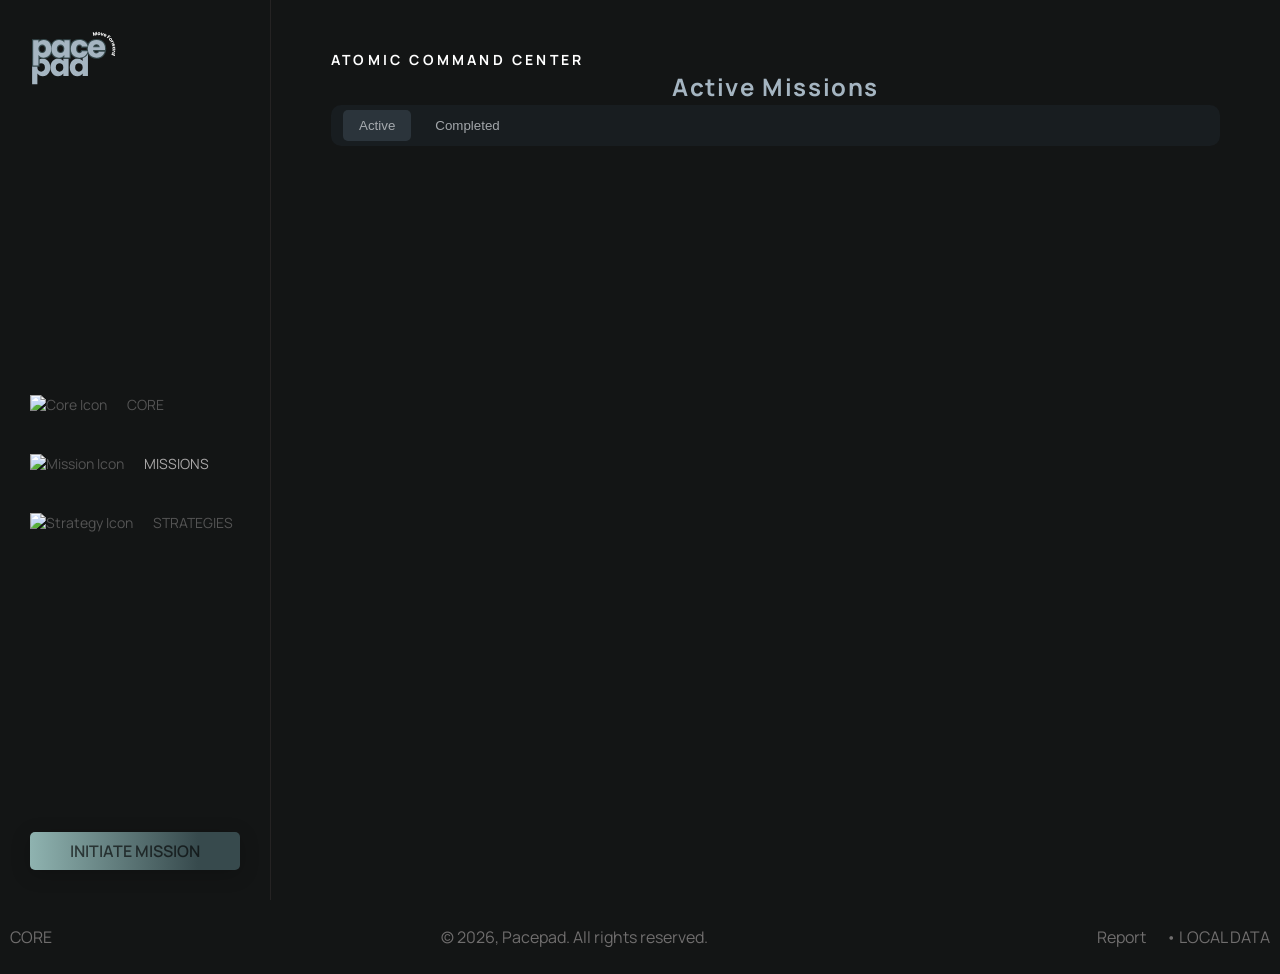
==== missions.html @ 88a301ad "feat: enhance navigation and layout across multiple pages with improved styling and new start missio" ====
<!doctype html>
<html lang="en">
  <head>
    <meta charset="UTF-8" />
    <meta name="viewport" content="width=device-width, initial-scale=1.0" />
    <title>PacePad | Missions</title>
    <link rel="preconnect" href="https://fonts.googleapis.com" />
    <link rel="preconnect" href="https://fonts.gstatic.com" crossorigin />
    <link
      href="https://fonts.googleapis.com/css2?family=Manrope:wght@200..800&display=swap"
      rel="stylesheet"
    />
    <link rel="stylesheet" href="./styles.css" />
  </head>
  <body>
    <div class="body-flex">
      <header>
        <nav class="nav">
          <a href="index.html" class="nav__logo"
            ><img src="./assets/pacepad-logo.svg" alt="Pacepad Logo" />
          </a>
          <ul class="nav__list">
            <li class="nav__list-item">
              <img src="./assets/icons/core-icon.svg" alt="Core Icon" />
              <a href="index.html">CORE</a>
            </li>
            <li class="nav__list-item">
              <img src="./assets/icons/mission-icon.svg" alt="Mission Icon" />
              <a href="missions.html" class="list-item--active">MISSIONS</a>
            </li>
            <li class="nav__list-item">
              <img src="./assets/icons/strategy-icon.svg" alt="Strategy Icon" />
              <a href="./strategies.html">STRATEGIES</a>
            </li>
          </ul>
          <a href="startmission.html" class="btn btn--primary"
            >INITIATE MISSION</a
          >
        </nav>
      </header>
      <main class="main__container">
        <div class="mission__container">
          <h1 class="mission__title">ATOMIC COMMAND CENTER</h1>
          <div id="activeMissions">
            <h2>Active Missions</h2>
          </div>
          <div class="hidden" id="completedMissions">
            <h2>Completed Missions</h2>
          </div>
        </div>
        <div class="flex-row btn__group">
          <button class="btn btn--tertiary btn--active" id="activeButton">
            Active
          </button>
          <button class="btn btn--tertiary" id="completedButton">
            Completed
          </button>
        </div>
      </main>
    </div>
    <footer class="footer">
      <a href="index.html">CORE</a>
      <span>© 2026, Pacepad. All rights reserved.</span>
      <span class="footer-right">
        <a href="mailto:busra.kuscu@code2career.eu">Report</a>
        <p>• LOCAL DATA</p>
      </span>
    </footer>
    <script src="./missions.js"></script>
  </body>
</html>
---- styles.css ----
* {
  box-sizing: border-box;
}

:root {
  --color-primary: #8FB3B0;
  --color-secondary: #374A4D;
  --color-tertiary: #A5B5C1;
  --color-neutral: #131515;
  --color-base: #eadfdf2d;
  --color-bright: #626543;

  --text-xs: 0.75rem;
  --text-sm: 0.875rem;
  --text-md: 1rem;
  --text-lg: 1.125rem;
  --text-xl: 1.25rem;
  --text-2xl: 1.5rem;
  --text-3xl: 2rem;

  --max-content: 780px;
}

body {
  font-family: "Manrope", sans-serif;
  margin: 0;
  padding: 0;
  background-color: var(--color-neutral);
}

a {
  color: inherit;
  text-decoration: none;
  display: inline-block;
}

a:hover {
  color: inherit;
  text-decoration: none;
}

/*a:visited {
  color: inherit;
}*/

ul {
  list-style: none;
  margin: 0;
  padding: 0;
}

picture,
img {
  max-width: 100%;
  margin: 0;
}

h1 {
  margin: 0;
  color: #ffffff;

}

h2 {
  font-size: 1.5rem;
  letter-spacing: 0.1rem;
  line-height: 150%;
  margin: 0;
  text-align: center;
}

.body-flex {
  display: flex;
  flex-direction: row;
}

.nav {
  display: flex;
  flex-direction: column;
  justify-content: space-between;
  flex-shrink: 0;
  padding: 30px;
  max-width: 280px;
  width: 100%;
  height: 100vh;
  border-right: 1px solid #252323;
}

.nav__logo img {
  width: 100px;
  height: auto;
}

.nav__list {
  display: flex;
  flex-direction: column;
  gap: 40px;
}

.nav__list-item {
  display: flex;
  align-items: center;
  gap: 20px;
  font-size: 14px;
  color: #545454;
}

.nav__list-item a:hover {
  color: #aba9a9a7;
}

.list-item--active {
  color: #aaa8a8;
}

.flex-row {
  display: flex;
  flex-direction: row;
}

.flex-column {
  display: flex;
  flex-direction: column;
}

.main__container {
  justify-content: space-between;
  align-items: center;
  gap: 30px;
  flex: 1;
  width: 100%;
  max-width: 1100px;
  margin: 50px 60px;
  color: #A5B5C1;
}

.workspace {
  align-items: center;
  justify-content: center;
}

.mission-creator {
  display: flex;
  align-items: center;
  justify-content: center;
  padding: 6px 6px 6px 16px;
  width: 100%;
  border: none;
  border-radius: 10px;
  background-color: #0b0b0ba8;
}

.mission-creator:focus-within {
  border-color: #769f9d29;
  box-shadow: 0 0 0 1px #769f9d29;
}

.mission-creator__input {
  flex: 1;
  border: none;
  outline: none;
  font-size: 20px;
  color: #ffffff77;
  background-color: #0b0b0ba8;
}

.mission__container {
  color: #A5B5C1;
  display: flex;
  flex-direction: column;
  justify-content: baseline;
}

.mission__title {
  font-size: 14px;
  letter-spacing: 0.2rem;
}

.form-container {
  width: 100%;
  max-width: 900px;
  display: flex;
  flex-direction: column;
  gap: 40px;
}

fieldset {
  border: none;
  /* Tarayıcının varsayılan çerçevesini kaldırıyoruz */
  padding: 0;
  margin: 0;
  min-width: 0;
  /* Bazı tarayıcılarda taşmayı önler */
}

legend {
  padding: 0;
  display: table;
  /* Genişlik sorunlarını çözer */
}





.main__title {
  font-size: 32px;
}

.strategy__container {
  margin: 40px;
  gap: 30px;
}

.strategy-card {
  align-items: center;
  justify-content: space-between;
  gap: 24px;
  flex: 1;
  padding: 30px;
  cursor: pointer;
  position: relative;
  transform: scale(0.9);
  opacity: 0.7;
  border: 1px solid #4857631d;
  border-radius: 10px;
  color: #798690;
}

.card--active {
  font-weight: 600;
  transform: scale(1.05);
  opacity: 1;
  z-index: 10;
  box-shadow: 0 0 30px rgba(130, 127, 127, 0.308);
  border-color: var(--color-tertiary);
  color: #e4e9ed;
}

.card-icon {
  padding: 10px;
  border: 1px solid #717c8457;
  border-radius: 50px;
}

.card-icon--active {
  background: radial-gradient(circle, rgba(118, 159, 157, 0.352) 0%, rgba(5, 5, 5, 0) 70%);
  box-shadow:
    0 0 20px 0 rgba(118, 159, 157, 0.5),
    inset 0 0 10px 0 rgba(118, 159, 157, 0.3);
  border-color: #A5B5C1;
}

.card__text {
  text-align: center;
  font-size: 16px;
  line-height: 150%;
}

.card-badge {
  position: absolute;
  top: 0;
  left: 50%;
  transform: translate(-50%, -100%);
  transition: opacity 0.3s ease;
  z-index: 10;
  padding: 4px 16px;
  font-size: 12px;
  font-weight: 700;
  text-align: center;
  width: max-content;
  border-radius: 20px;
  background-color: #98ccc9;
  color: #050505a4;
}

.card-status {
  align-items: center;
  gap: 8px;
  transition: color 0.3s ease;
}

.status-dot {
  width: 12px;
  height: 12px;
  background-color: transparent;
  transition: all 0.3s ease;
  border: 2px solid #4a555e;
  border-radius: 50%;
}

.status-dot--active {
  box-shadow: 0 0 10px 2px rgba(118, 159, 157, 0.6);
  border-color: #769f9d;
  background-color: #bed0cf;
}

.status-text {
  font-size: 12px;
  font-weight: 700;
}





.btn {
  cursor: pointer;
  border: none;
  border-radius: 5px;
  text-align: center;
}

.btn--primary {
  padding: 8px 40px;
  font-weight: 600;
  background: linear-gradient(90deg, var(--color-primary) 0%, var(--color-secondary)80%);
  transition: all 0.4s cubic-bezier(0.4, 0, 0.2, 1);
  box-shadow: 0 4px 20px rgba(0, 0, 0, 0.2);
  color: #000000a0;
}

.btn--primary:hover {
  box-shadow: 0 6px 20px rgba(224, 236, 232, 0.264);
  color: #000000a0;
}

.btn--secondary {
  padding: 12px 24px;
  background: linear-gradient(90deg, var(--color-primary) 0%, var(--color-secondary)80%);
  transition: all 0.4s cubic-bezier(0.4, 0, 0.2, 1);
  box-shadow: 0 4px 20px rgba(0, 0, 0, 0.2);
  color: #000000a0;
}

.btn--secondary:hover {
  box-shadow: 0 6px 20px rgba(224, 236, 232, 0.264);
  color: #000000a0;
}

.btn--tertiary {
  background: transparent;
  padding: 8px 16px;
  transition: all 0.3s ease;
  color: #c3c6cacf;
}

.btn--tertiary:hover {
  color: #ffffff;
}

.btn--active {
  background-color: #48576367;
}

.btn__group {

  gap: 8px;
  padding: 5px 12px;
  border-radius: 10px;
  background-color: #252f374f;
}

.btn__content {
  align-items: center;
  gap: 10px;
  padding-left: 20px;
  padding-right: 20px;
  width: min-content;
  font-weight: 600;
  font-size: 14px;
  color: #000000a0;
}





















.footer {
  display: flex;
  align-items: baseline;
  justify-content: space-between;
  gap: 20px;
  margin: 10px;
  color: #706e6e;
}

.footer-right {
  display: flex;
  align-items: baseline;
  gap: 20px;
}




























.hidden {
  display: none;
}



@media all and (min-width: 640px) and (max-width: 1023.98px) {}

@media all and (min-width: 1024px) {}
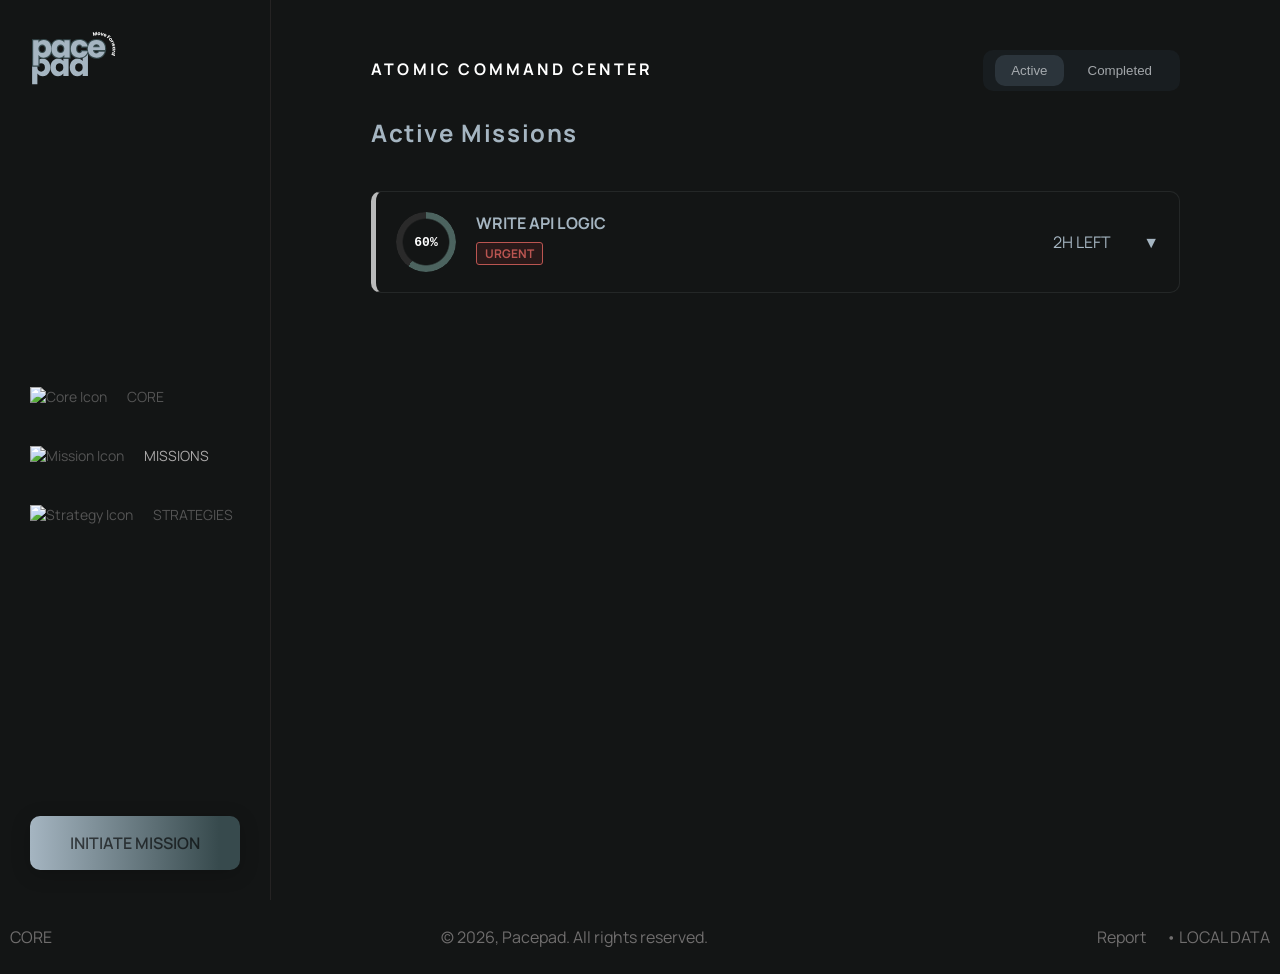
==== commit ea7b0973: "Refactor startmission.html and strategies.html for improved accessibility and styling - Updated form" ====
--- a/missions.html
+++ b/missions.html
@@ -38,23 +38,61 @@
           >
         </nav>
       </header>
-      <main class="main__container">
-        <div class="mission__container">
-          <h1 class="mission__title">ATOMIC COMMAND CENTER</h1>
-          <div id="activeMissions">
+      <main class="flex-row main__container align-baseline">
+        <div class="flex-column mission__container">
+          <div class="flex-row justify-space-between align-baseline">
+            <h1 class="mission__title">ATOMIC COMMAND CENTER</h1>
+
+            <div class="flex-row btn__group">
+              <button class="btn btn--tertiary btn--active" id="activeButton">
+                Active
+              </button>
+              <button class="btn btn--tertiary" id="completedButton">
+                Completed
+              </button>
+            </div>
+          </div>
+
+          <div class="flex-column" id="activeMissions">
             <h2>Active Missions</h2>
+            <div class="flex-column mission-card">
+              <div class="flex-row mission-card__header">
+                <div class="flex-row">
+                  <div class="atomic-ring" style="--val: 60">60%</div>
+
+                  <div class="flex-column title-wrapper">
+                    <h3 class="mission-card__title">WRITE API LOGIC</h3>
+                    <span class="mission-card__type">URGENT</span>
+                  </div>
+                </div>
+
+                <div class="flex-row mission-card__status">
+                  <span class="time-label">2H LEFT</span>
+                  <span class="chevron-icon">▼</span>
+                </div>
+              </div>
+              <div class="mission-body-wrapper">
+                <div class="mission-body">
+                  <ul class="atomic-list">
+                    <li class="step completed">
+                      <span class="check-box">✔</span> Setup React Boilerplate
+                    </li>
+                    <li class="step pending">
+                      <span class="check-box">○</span> Fetch API Data
+                    </li>
+                  </ul>
+
+                  <div class="mission-footer">
+                    <button class="btn-remove">X REMOVE MISSION</button>
+                  </div>
+                </div>
+              </div>
+            </div>
           </div>
+
           <div class="hidden" id="completedMissions">
             <h2>Completed Missions</h2>
           </div>
-        </div>
-        <div class="flex-row btn__group">
-          <button class="btn btn--tertiary btn--active" id="activeButton">
-            Active
-          </button>
-          <button class="btn btn--tertiary" id="completedButton">
-            Completed
-          </button>
         </div>
       </main>
     </div>
--- a/styles.css
+++ b/styles.css
@@ -19,6 +19,11 @@
   --text-3xl: 2rem;
 
   --max-content: 780px;
+
+
+
+
+
 }
 
 body {
@@ -58,7 +63,6 @@
 h1 {
   margin: 0;
   color: #ffffff;
-
 }
 
 h2 {
@@ -66,7 +70,18 @@
   letter-spacing: 0.1rem;
   line-height: 150%;
   margin: 0;
-  text-align: center;
+}
+
+h3 {
+  margin: 0;
+  font-size: 1rem;
+}
+
+fieldset {
+  flex: 1;
+  border: none;
+  padding: 0;
+  margin: 0;
 }
 
 .body-flex {
@@ -124,15 +139,17 @@
 }
 
 .main__container {
-  justify-content: space-between;
-  align-items: center;
-  gap: 30px;
+  align-items: center;
+  gap: 60px;
   flex: 1;
   width: 100%;
   max-width: 1100px;
   margin: 50px 60px;
   color: #A5B5C1;
 }
+
+
+
 
 .workspace {
   align-items: center;
@@ -159,55 +176,584 @@
   flex: 1;
   border: none;
   outline: none;
+  background: none;
   font-size: 20px;
-  color: #ffffff77;
-  background-color: #0b0b0ba8;
+  color: #ffffffac;
 }
 
 .mission__container {
   color: #A5B5C1;
+  gap: 24px;
+  flex: 1;
+  margin-left: 40px;
+  margin-right: 40px;
+  width: 100%;
+
+}
+
+.justify-space-between {
+  justify-content: space-between;
+}
+
+.align-baseline {
+  align-items: baseline;
+}
+
+
+.mission__title {
+  font-size: 16px;
+  letter-spacing: 0.2rem;
+}
+
+.form__container {
+  width: 100%;
+  max-width: 900px;
+  gap: 10px;
+}
+
+.form__header {
+  align-items: center;
+  gap: 16px;
+}
+
+.form__legend {
+  margin-bottom: 20px;
+  font-size: 12px;
+  font-weight: 700;
+  letter-spacing: 2px;
+}
+
+.mt-60 {
+  margin-top: 60px;
+}
+
+.mb-20 {
+  margin-bottom: 20px;
+}
+
+
+
+
+.input-field {
+  border: none;
+  outline: none;
+  font-size: 20px;
+  color: #ffffffac;
+  background-color: #0b0b0b7b;
+  border-radius: 10px;
+  padding: 20px 32px;
+  width: 100%;
+  max-width: 700px;
+}
+
+.toggle__container {
+  align-items: center;
+  gap: 8px;
+  padding: 20px 14px;
+  width: fit-content;
+  background: #1a1c1e;
+  border-radius: 10px;
+}
+
+.toggle__label,
+.toggle__status {
+  font-size: 12px;
+  font-weight: 700;
+  color: #8b9a9a;
+}
+
+.toggle-btn {
+  display: inline-flex;
+  align-items: center;
+  width: 44px;
+  height: 24px;
+  background-color: #4d545b72;
+  border-radius: 9999px;
+  border: none;
+  cursor: pointer;
+  padding: 0;
+}
+
+.toggle-btn--active {
+  background-color: #5a8782c9;
+}
+
+.toggle-slider {
+  display: inline-block;
+  width: 16px;
+  height: 16px;
+  background-color: var(--color-tertiary);
+  border-radius: 50%;
+  transform: translateX(4px);
+  transition: transform 0.4s ease;
+}
+
+.toggle-btn--active .toggle-slider {
+  transform: translateX(24px);
+}
+
+.form__error {
+  color: #71c1b5ec;
+  font-size: 14px;
+  font-weight: 800;
+}
+
+
+
+
+.mission-types__container {
+  display: grid;
+  grid-template-columns: repeat(2, 1fr);
+  align-items: baseline;
+  justify-content: start;
+  gap: 16px;
+  margin-bottom: 32px;
+}
+
+.mission-types__option {
+  border-radius: 10px;
+  border: 1px solid #2f313266;
+  background-color: #1c1e2033;
+  padding: 12px 24px;
+  cursor: pointer;
+  box-shadow: 0 4px 10px rgba(0, 0, 0, 0.4);
+}
+
+.mission-types--active {
+  background-color: #162525;
+  border: 1px solid #1b453f;
+  box-shadow: 0 4px 15px rgba(41, 67, 63, 0.35);
+}
+
+.option__content {
+  align-items: baseline;
+  gap: 8px;
+  font-weight: 700;
+}
+
+.option__title {
+  font-size: 14px;
+  color: #f3f4f6df
+}
+
+.option__subtitle {
+  font-size: 12px;
+  color: #656E70;
+}
+
+.sr-only {
+  position: absolute;
+  width: 1px;
+  height: 1px;
+  padding: 0;
+  margin: -1px;
+  overflow: hidden;
+  clip: rect(0, 0, 0, 0);
+  border: 0;
+}
+
+.mission-types__option:has(input:focus-visible) {
+  border-color: #ffffff;
+}
+
+.form__context {
+
+  color: var(--color-tertiary);
+  line-height: 150%;
+  text-align: center;
+  letter-spacing: 2px;
+  text-shadow: 0 0 20px rgba(255, 255, 255, 0.362);
+}
+
+.breakdown__header {
+  justify-content: space-between;
+  align-items: baseline;
+
+}
+
+.breakdown__list {
+  gap: 20px;
+}
+
+.breakdown__list-item {
+  background-color: #1a1c1e;
+  border: 1px solid #131515;
+  border-radius: 10px;
+  padding: 12px 40px;
+  align-items: center;
+  justify-content: center;
+  gap: 16px;
+  box-shadow: 0 4px 10px rgba(0, 0, 0, 0.603);
+  min-height: 84px;
+
+}
+
+.list-item__number {
+  font-size: 20px;
+  font-weight: 700;
+  color: #3e4b4dd6;
+  margin-right: 32px;
+}
+
+.list-item__input {
+  flex: 1;
+  background: none;
+  border: none;
+  outline: none;
+  font-size: 18px;
+  color: #ffffffac;
+  width: 100%;
+}
+
+.list-item__input::placeholder {
+  color: #7479798b;
+}
+
+.list-item__actions {
+  gap: 8px;
+}
+
+.set-time__button {
+  align-items: center;
+  justify-content: center;
+  gap: 8px;
+  font-size: 14px;
+  border-radius: 40px;
+  box-shadow: 0 0 3px 0 #c5dcdb33;
+  padding: 10px;
+  min-width: 130px;
+  background-color: #769f9d53;
+  color: #bdc0c2db;
+}
+
+.set-time__button:hover {
+  background-color: #769f9d80;
+}
+
+.delete__button {
+  max-width: 90px;
+  background: none;
+  color: #a5b5c1c4;
+  padding: 10px;
+  box-shadow: 0 0 3px 0 #c5dcdb33;
+}
+
+.delete__button:hover {
+  background-color: #5e606027;
+}
+
+.add-step__button {
+  gap: 8px;
+  align-items: center;
+  background: none;
+  color: #a5b5c1c4;
+  width: 100%;
+}
+
+.add-step__button:hover {
+  background-color: #1a1c1e;
+}
+
+.submit__button {
+  gap: 12px;
+  align-items: center;
+  max-width: max-content;
+  margin: 0 auto;
+  padding: 20px 40px;
+  color: #232626;
+  font-weight: 600;
+  background: linear-gradient(90deg, var(--color-tertiary) 0, var(--color-secondary) 90%);
+}
+
+.calibration__container {
+  position: relative;
+  align-items: center;
+  justify-content: center;
+  gap: 60px;
+  background: radial-gradient(circle at center, #1a2a28 0%, #0d1413 100%);
+  padding: 40px;
+  border-radius: 16px;
+  user-select: none;
+  flex: 1;
+  width: 100%;
+}
+
+.column__time {
+  align-items: center;
+  min-width: 80px;
+}
+
+.column__label {
+  color: #6b8783;
+  font-size: 12px;
+  letter-spacing: 2px;
+  margin-bottom: 15px;
+}
+
+.calibration__button {
+  background: none;
+  border: none;
+  color: #3a4b49;
+  font-size: 20px;
+  cursor: pointer;
+  transition: color 0.3s ease;
+}
+
+.calibration__button:hover {
+  color: #769f9d;
+}
+
+.current__value {
+  font-size: 24px;
+  color: #2a3b39;
+  transition: all 0.3s cubic-bezier(0.4, 0, 0.2, 1);
+}
+
+.current__value.active {
+  font-size: 56px;
+  font-weight: bold;
+  color: #c9f5f0;
+  text-shadow: 0 0 20px rgba(0, 229, 255, 0.4);
+}
+
+.time-separator {
+  font-size: 40px;
+  color: #2a3b39;
+  margin-top: 10px;
+}
+
+.time-picker__button {
+  background-color: #2a3b39;
+  color: #c9f5f0;
+  padding: 12px 48px;
+  border: 1px solid #b6babc32;
+  border-radius: 30px;
+  box-shadow:
+    0 0 10px 0 rgba(118, 159, 157, 0.5),
+    inset 0 0 10px 0 rgba(118, 159, 157, 0.3);
+  cursor: pointer;
+}
+
+.time-picker__button:hover {
+  background-color: #2a3b39cd;
+}
+
+
+.error-message {
+  position: absolute;
+  top: 20%;
+  left: 50%;
+  transform: translateX(-50%);
+  z-index: 1000;
+  background-color: #b6babc32;
+  color: white;
+  padding: 20px 60px;
+  border-radius: 8px;
+  box-shadow: 0 0 0 9999px rgba(0, 0, 0, 0.6);
+}
+
+
+.close__button {
+  position: absolute;
+  top: 12px;
+  right: 24px;
+  background: transparent;
+  border: none;
+  font-size: 24px;
+  line-height: 1;
+  color: #f0f1f2;
+  cursor: pointer;
+  padding: 8px;
+  transition: color 0.2s ease;
+  opacity: 0.7;
+}
+
+.close__button:hover {
+  opacity: 1;
+}
+
+
+
+
+
+
+
+
+
+
+
+
+
+
+
+
+
+
+
+
+
+
+
+
+@property --val {
+  syntax: '<number>';
+  inherits: true;
+  initial-value: 0;
+}
+
+/* 1. Ana Kutumuz (Sadece yazıyı ve boyutu tutuyor) */
+.atomic-ring {
+  position: relative;
+  /* İçindeki çemberi hizalamak için gerekli */
+  width: 60px;
+  height: 60px;
   display: flex;
-  flex-direction: column;
-  justify-content: baseline;
-}
-
-.mission__title {
-  font-size: 14px;
-  letter-spacing: 0.2rem;
-}
-
-.form-container {
-  width: 100%;
-  max-width: 900px;
-  display: flex;
-  flex-direction: column;
-  gap: 40px;
-}
-
-fieldset {
-  border: none;
-  /* Tarayıcının varsayılan çerçevesini kaldırıyoruz */
-  padding: 0;
-  margin: 0;
-  min-width: 0;
-  /* Bazı tarayıcılarda taşmayı önler */
-}
-
-legend {
-  padding: 0;
-  display: table;
-  /* Genişlik sorunlarını çözer */
-}
+  align-items: center;
+  justify-content: center;
+  font-family: monospace;
+  font-weight: bold;
+  color: #fff;
+  z-index: 1;
+  /* Yazıyı en öne alıyoruz */
+}
+
+/* 2. Çemberin Kendisi (Sadece arka planda bir hayalet gibi duruyor) */
+.atomic-ring::before {
+  content: "";
+  position: absolute;
+  inset: 0;
+  /* Kutuyu tam olarak kapla */
+  border-radius: 50%;
+  z-index: -1;
+  /* Yazının arkasına geç */
+
+  /* Çizim ve Maskeleme işlerini sadece bu arka plana veriyoruz */
+  background: conic-gradient(#8ebeb576 calc(var(--val) * 1%), #2a2a2a 0);
+  -webkit-mask: radial-gradient(farthest-side, transparent 75%, black 80%);
+  mask: radial-gradient(farthest-side, transparent 75%, black 80%);
+
+  transition: --val 0.6s ease-out;
+  /* Animasyon burada */
+}
+
+.mission-card__header {
+  cursor: pointer;
+  justify-content: space-between;
+  align-items: center;
+
+  width: 100%;
+  max-width: 1100px;
+
+}
+
+.title-wrapper {
+  margin-left: 20px;
+  gap: 8px;
+}
+
+.mission-card {
+  align-items: baseline;
+  justify-content: flex-start;
+  margin-top: 40px;
+  border: 1px solid #bfc0c01c;
+  border-left: 5px solid #cdcdcde6;
+  border-radius: 10px;
+  padding: 20px;
+  width: 100%;
+
+}
+
+.mission-card__status {
+  gap: 32px;
+}
+
+.mission-card__type {
+  color: #bb5551;
+  font-weight: 700;
+  font-size: 12px;
+  max-width: fit-content;
+  background-color: #7f282734;
+  text-align: center;
+  padding: 2px 8px;
+  border-radius: 3px;
+  border: 0.5px solid #bb5551;
+}
+
+/* Ok ikonuna dönme animasyonu ekleyelim */
+.chevron-icon {
+  display: inline-block;
+  transition: transform 0.3s ease;
+}
+
+/* Kapanıp açılacak alanın İSKELETİ (CSS Grid Büyüsü) */
+.mission-body-wrapper {
+  display: grid;
+  grid-template-rows: 0fr;
+  /* Kapalıyken yüksekliği 0 */
+  transition: grid-template-rows 0.4s ease-out;
+  /* Pürüzsüz geçiş süresi */
+}
+
+/* İçeriğin taşmasını engelle */
+.mission-body {
+  overflow: hidden;
+}
+
+
+
+/* =========================================
+   AÇIK OLDUĞUNDA ÇALIŞACAK CSS
+   ========================================= */
+.mission-card.is-open .mission-body-wrapper {
+  grid-template-rows: 1fr;
+  /* Yüksekliği içindeki eleman kadar olsun */
+}
+
+.mission-card.is-open .chevron-icon {
+  transform: rotate(180deg);
+  /* Oku yukarı çevir */
+}
+
+
+
+
+
+
+
+
+
+
+
+
+
+
+
+
+
+
+
+
+
+
+
+
+
+
+
+
+
 
 
 
 
 
 .main__title {
-  font-size: 32px;
+  font-size: 28px;
+  font-weight: 500;
 }
 
 .strategy__container {
+  max-width: 1100px;
   margin: 40px;
   gap: 30px;
 }
@@ -249,6 +795,10 @@
     0 0 20px 0 rgba(118, 159, 157, 0.5),
     inset 0 0 10px 0 rgba(118, 159, 157, 0.3);
   border-color: #A5B5C1;
+}
+
+.card__title {
+  text-align: center;
 }
 
 .card__text {
@@ -307,26 +857,28 @@
 .btn {
   cursor: pointer;
   border: none;
-  border-radius: 5px;
+  border-radius: 10px;
   text-align: center;
+
 }
 
 .btn--primary {
-  padding: 8px 40px;
+  padding: 16px 40px;
   font-weight: 600;
-  background: linear-gradient(90deg, var(--color-primary) 0%, var(--color-secondary)80%);
+  background: linear-gradient(90deg, var(--color-tertiary) 0, var(--color-secondary) 90%);
   transition: all 0.4s cubic-bezier(0.4, 0, 0.2, 1);
   box-shadow: 0 4px 20px rgba(0, 0, 0, 0.2);
   color: #000000a0;
 }
 
-.btn--primary:hover {
+.btn--primary:hover,
+.submit__button:hover {
   box-shadow: 0 6px 20px rgba(224, 236, 232, 0.264);
   color: #000000a0;
 }
 
 .btn--secondary {
-  padding: 12px 24px;
+  padding: 12px 16px;
   background: linear-gradient(90deg, var(--color-primary) 0%, var(--color-secondary)80%);
   transition: all 0.4s cubic-bezier(0.4, 0, 0.2, 1);
   box-shadow: 0 4px 20px rgba(0, 0, 0, 0.2);
@@ -354,7 +906,6 @@
 }
 
 .btn__group {
-
   gap: 8px;
   padding: 5px 12px;
   border-radius: 10px;
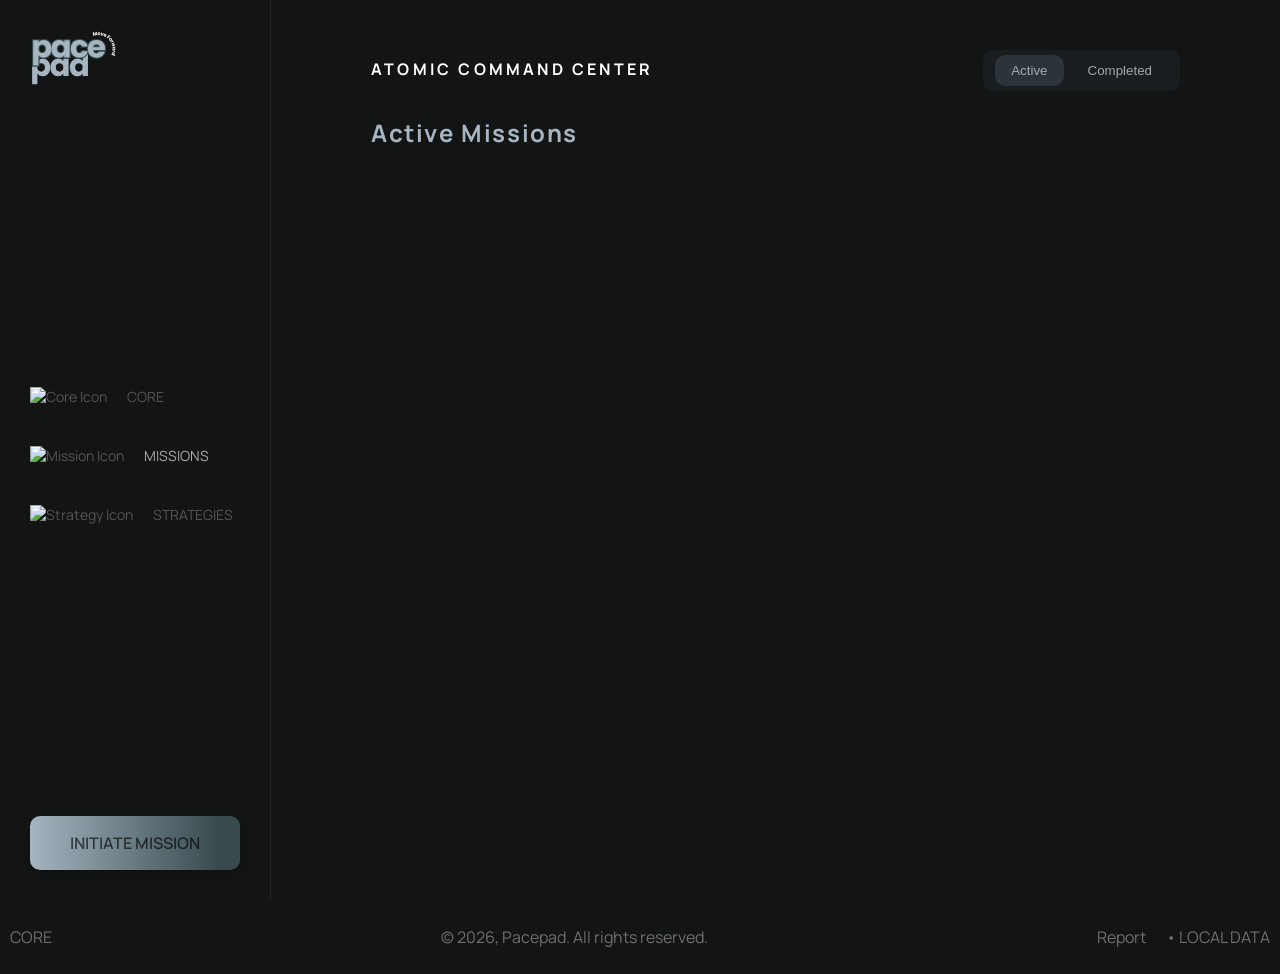
==== commit b9e6e86d: "feat: enhance mission management UI with new templates and status messages" ====
--- a/missions.html
+++ b/missions.html
@@ -55,43 +55,15 @@
 
           <div class="flex-column" id="activeMissions">
             <h2>Active Missions</h2>
-            <div class="flex-column mission-card">
-              <div class="flex-row mission-card__header">
-                <div class="flex-row">
-                  <div class="atomic-ring" style="--val: 60">60%</div>
+          </div>
 
-                  <div class="flex-column title-wrapper">
-                    <h3 class="mission-card__title">WRITE API LOGIC</h3>
-                    <span class="mission-card__type">URGENT</span>
-                  </div>
-                </div>
-
-                <div class="flex-row mission-card__status">
-                  <span class="time-label">2H LEFT</span>
-                  <span class="chevron-icon">▼</span>
-                </div>
-              </div>
-              <div class="mission-body-wrapper">
-                <div class="mission-body">
-                  <ul class="atomic-list">
-                    <li class="step completed">
-                      <span class="check-box">✔</span> Setup React Boilerplate
-                    </li>
-                    <li class="step pending">
-                      <span class="check-box">○</span> Fetch API Data
-                    </li>
-                  </ul>
-
-                  <div class="mission-footer">
-                    <button class="btn-remove">X REMOVE MISSION</button>
-                  </div>
-                </div>
-              </div>
-            </div>
+          <div id="statusMessage" class="status-message hidden">
+            Mission completed successfully!
           </div>
 
           <div class="hidden" id="completedMissions">
             <h2>Completed Missions</h2>
+            <div class="flex-column" id="completedMissionCard"></div>
           </div>
         </div>
       </main>
@@ -104,6 +76,53 @@
         <p>• LOCAL DATA</p>
       </span>
     </footer>
+    <template id="missionCardTemplate">
+      <div class="flex-column mission-card" id="missionCard">
+        <div class="flex-row mission-card__header">
+          <div class="flex-row">
+            <div class="flex-row progress-circular">
+              <div class="flex-row inner-circle">
+                <span class="progress-value">0%</span>
+              </div>
+            </div>
+
+            <div class="flex-column title-wrapper">
+              <h3 class="mission-title"></h3>
+              <span class="mission-card__type"></span>
+            </div>
+          </div>
+          <div class="flex-row mission-card__status">
+            <div class="flex-column card__status">
+              <span class="status__time"></span>
+            </div>
+            <span class="chevron-icon">▼</span>
+          </div>
+        </div>
+
+        <div class="flex-column mission-card__body hidden">
+          <ul class="flex-column mission-card__list" id="ulElement"></ul>
+          <div class="flex-row card__ctas">
+            <button class="btn action__button" id="updateButton">UPDATE</button>
+            <button class="btn action__button complete-all__button">
+              MARK ALL AS COMPLETE
+            </button>
+
+            <button class="btn action__button remove-card__button">
+              REMOVE
+            </button>
+          </div>
+        </div>
+      </div>
+    </template>
+    <template id="cardStepTemplate">
+      <li class="flex-row card__list-item">
+        <label class="flex-row task-label">
+          <input type="checkbox" class="task-check" />
+          <span class="task-text"></span>
+        </label>
+        <span class="list-item__time"></span>
+      </li>
+    </template>
     <script src="./missions.js"></script>
   </body>
 </html>
--- a/styles.css
+++ b/styles.css
@@ -297,6 +297,12 @@
   font-size: 14px;
   font-weight: 800;
 }
+
+.mission-title {
+  text-transform: uppercase;
+}
+
+
 
 
 
@@ -572,99 +578,48 @@
   opacity: 1;
 }
 
-
-
-
-
-
-
-
-
-
-
-
-
-
-
-
-
-
-
-
-
-
-
-
-@property --val {
-  syntax: '<number>';
-  inherits: true;
-  initial-value: 0;
-}
-
-/* 1. Ana Kutumuz (Sadece yazıyı ve boyutu tutuyor) */
-.atomic-ring {
-  position: relative;
-  /* İçindeki çemberi hizalamak için gerekli */
-  width: 60px;
-  height: 60px;
-  display: flex;
-  align-items: center;
+.mission-card {
+  gap: 60px;
   justify-content: center;
-  font-family: monospace;
-  font-weight: bold;
-  color: #fff;
-  z-index: 1;
-  /* Yazıyı en öne alıyoruz */
-}
-
-/* 2. Çemberin Kendisi (Sadece arka planda bir hayalet gibi duruyor) */
-.atomic-ring::before {
-  content: "";
-  position: absolute;
-  inset: 0;
-  /* Kutuyu tam olarak kapla */
-  border-radius: 50%;
-  z-index: -1;
-  /* Yazının arkasına geç */
-
-  /* Çizim ve Maskeleme işlerini sadece bu arka plana veriyoruz */
-  background: conic-gradient(#8ebeb576 calc(var(--val) * 1%), #2a2a2a 0);
-  -webkit-mask: radial-gradient(farthest-side, transparent 75%, black 80%);
-  mask: radial-gradient(farthest-side, transparent 75%, black 80%);
-
-  transition: --val 0.6s ease-out;
-  /* Animasyon burada */
+  align-items: center;
+  margin-top: 40px;
+  border-left: 4px solid #687474b2;
+  box-shadow: 0 0 5px rgba(130, 127, 127, 0.138);
+  border-radius: 10px;
+  padding: 20px;
+  width: 100%;
+
 }
 
 .mission-card__header {
   cursor: pointer;
   justify-content: space-between;
-  align-items: center;
-
-  width: 100%;
-  max-width: 1100px;
-
-}
+  align-items: flex-start;
+  width: 100%;
+}
+
+.progress-circular {
+  width: 60px;
+  height: 60px;
+  border-radius: 50%;
+  background: conic-gradient(var(--color-tertiary) var(--percent, 0%), #1a252b 0deg);
+  align-items: center;
+  justify-content: center;
+}
+
+.inner-circle {
+  width: 50px;
+  height: 50px;
+  background-color: var(--color-neutral);
+  border-radius: 50%;
+  align-items: center;
+  justify-content: center;
+}
+
 
 .title-wrapper {
-  margin-left: 20px;
-  gap: 8px;
-}
-
-.mission-card {
-  align-items: baseline;
-  justify-content: flex-start;
-  margin-top: 40px;
-  border: 1px solid #bfc0c01c;
-  border-left: 5px solid #cdcdcde6;
-  border-radius: 10px;
-  padding: 20px;
-  width: 100%;
-
-}
-
-.mission-card__status {
-  gap: 32px;
+  margin-left: 32px;
+  gap: 16px;
 }
 
 .mission-card__type {
@@ -679,39 +634,164 @@
   border: 0.5px solid #bb5551;
 }
 
-/* Ok ikonuna dönme animasyonu ekleyelim */
+.mission-card__status {
+
+  gap: 60px;
+}
+
+.card__status {
+  gap: 12px;
+}
+
+.status__title {
+  font-size: 14px;
+  font-weight: 700;
+  color: #a5b5c18f;
+}
+
+.status__time {
+  font-weight: 700;
+}
+
+
+
 .chevron-icon {
   display: inline-block;
   transition: transform 0.3s ease;
 }
 
-/* Kapanıp açılacak alanın İSKELETİ (CSS Grid Büyüsü) */
-.mission-body-wrapper {
-  display: grid;
-  grid-template-rows: 0fr;
-  /* Kapalıyken yüksekliği 0 */
-  transition: grid-template-rows 0.4s ease-out;
-  /* Pürüzsüz geçiş süresi */
-}
-
-/* İçeriğin taşmasını engelle */
-.mission-body {
-  overflow: hidden;
-}
-
-
-
-/* =========================================
-   AÇIK OLDUĞUNDA ÇALIŞACAK CSS
-   ========================================= */
-.mission-card.is-open .mission-body-wrapper {
-  grid-template-rows: 1fr;
-  /* Yüksekliği içindeki eleman kadar olsun */
+.chevron-icon.rotate {
+  transform: rotate(180deg);
+}
+
+.mission-card__body {
+
+
+  width: 100%;
+}
+
+.mission-card__list {
+  list-style: none;
+  justify-content: flex-start;
+  align-items: flex-start;
+  font-size: 14px;
+  margin-left: 60px;
+}
+
+.status-message {
+  position: fixed;
+  bottom: 60px;
+  right: 20px;
+  background-color: #144940;
+  padding: 15px 25px;
+  border-radius: 10px;
+  box-shadow: 0 4px 12px rgba(0, 0, 0, 0.3);
+  transform: translateY(20px);
+  transition: all 0.5s ease;
+  z-index: 1000;
+}
+
+
+
+
+
+
+.card__list-item {
+  justify-content: space-between;
+  max-width: 1000px;
+  width: 100%;
+  margin-bottom: 40px;
+  padding: 16px;
+  border: 1px solid #57595a31;
+  border-radius: 16px;
+}
+
+.list-item__time {
+  color: #f0f1f2;
+  background: #335b696a;
+  text-align: center;
+  padding: 12px 24px;
+  min-width: 120px;
+  border-radius: 10px;
+  text-transform: uppercase;
+}
+
+
+.task-label {
+  gap: 16px;
+  align-items: center;
+
+  cursor: pointer;
+}
+
+
+.task-check {
+  appearance: none;
+  -webkit-appearance: none;
+
+  width: 20px;
+  height: 20px;
+  border-radius: 50%;
+  /* Kareyi yuvarlak yapar */
+  border: 2px solid #3b444b;
+  /* İşaretsiz kenarlık rengi */
+  background-color: transparent;
+  margin: 0;
+
+  cursor: pointer;
+  display: flex;
+  align-items: center;
+  justify-content: center;
+  transition: all 0.2s ease;
+  flex-shrink: 0;
+
+}
+
+
+
+/* Checkbox işaretlendiğinde kutu rengi */
+.task-check:checked {
+  background-color: #79949f;
+  border-color: #79949f;
+}
+
+/* İşaretlendiğinde beliren TİK */
+.task-check:checked::after {
+  content: '';
+  width: 4px;
+  height: 9px;
+  border: solid #0d1114;
+  /* TİK rengi (koyu arka planınıza uygun) */
+  border-width: 0 2px 2px 0;
+  transform: rotate(45deg);
+  margin-bottom: 2px;
+}
+
+
+
+
+.card__ctas {
+  align-items: flex-end;
+  justify-content: flex-end;
+  gap: 12px;
+
+}
+
+
+
+.action__button {
+  background: none;
+  color: #c3d0d56a;
+  padding: 12px;
+  max-width: fit-content;
+}
+
+.action__button:hover {
+  color: #9cb4bdef;
 }
 
 .mission-card.is-open .chevron-icon {
   transform: rotate(180deg);
-  /* Oku yukarı çevir */
 }
 
 
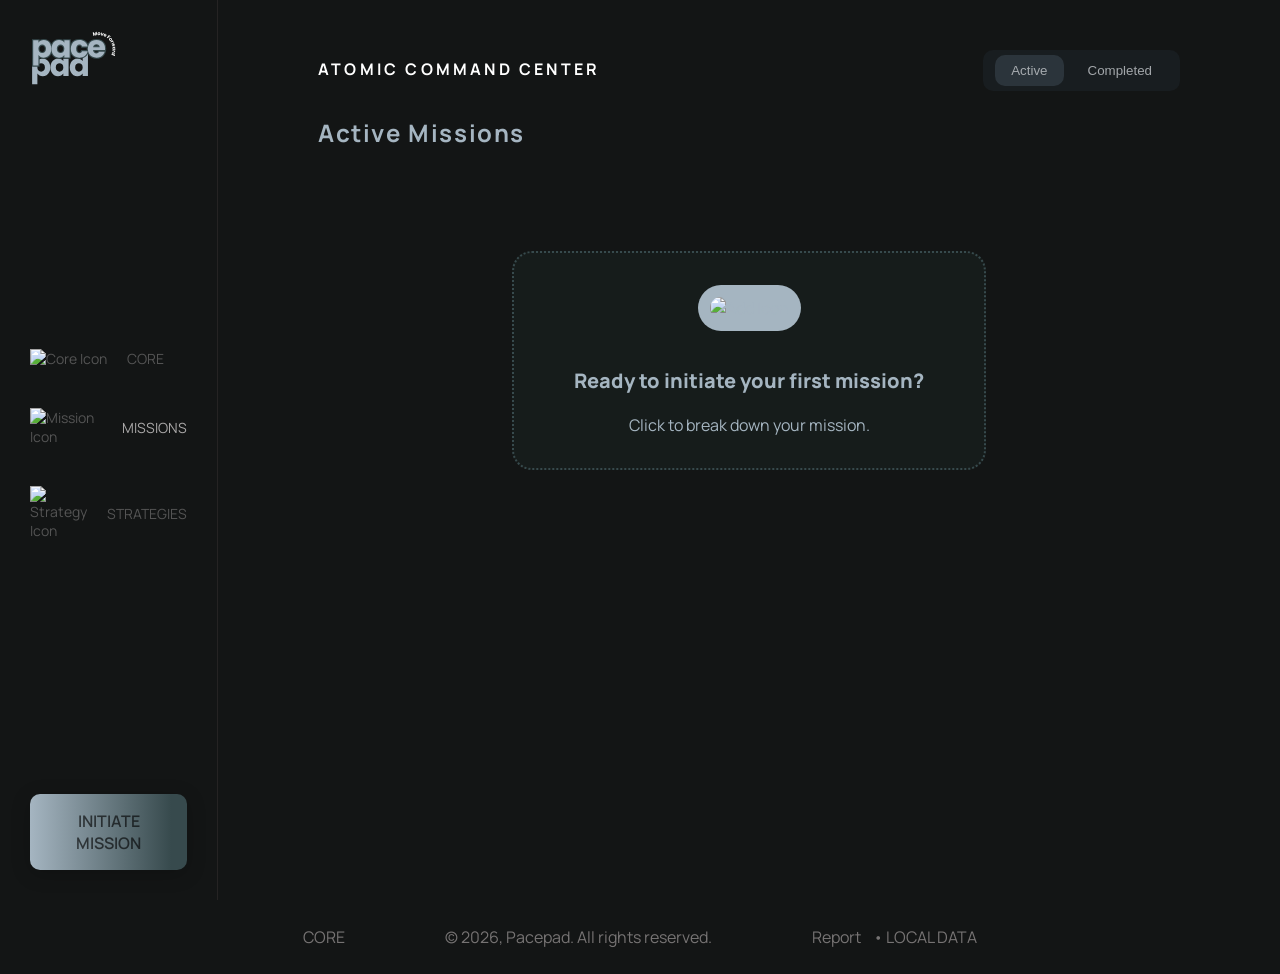
==== commit 08c39e3d: "feat: enhance UI with new focus list, mission card templates, and progress indicators" ====
--- a/missions.html
+++ b/missions.html
@@ -55,6 +55,25 @@
 
           <div class="flex-column" id="activeMissions">
             <h2>Active Missions</h2>
+            <a
+              href="startmission.html"
+              class="flex-column empty-state"
+              id="emptyState"
+            >
+              <span>
+                <img
+                  class="empty-state__icon"
+                  src="assets/icons/add_2_16dp_1F1F1F_FILL1_wght400_GRAD0_opsz20.svg"
+                  alt="Add Icon"
+                />
+              </span>
+              <span class="box__title" id="emptyStateTitle"
+                >Ready to initiate your first mission?</span
+              >
+              <span class="box__text"
+                >Click to break down your mission.</span
+              ></a
+            >
           </div>
 
           <div id="statusMessage" class="status-message hidden">
@@ -80,9 +99,9 @@
       <div class="flex-column mission-card" id="missionCard">
         <div class="flex-row mission-card__header">
           <div class="flex-row">
-            <div class="flex-row progress-circular">
+            <div class="flex-row progress-circle progress-circle--sm">
               <div class="flex-row inner-circle">
-                <span class="progress-value">0%</span>
+                <span class="progress-value progress-value--sm">0%</span>
               </div>
             </div>
 
@@ -91,8 +110,10 @@
               <span class="mission-card__type"></span>
             </div>
           </div>
+          <span class="focus-badge hidden">FOCUS</span>
           <div class="flex-row mission-card__status">
             <div class="flex-column card__status">
+              <span class="status__label">TIME REMAINING</span>
               <span class="status__time"></span>
             </div>
             <span class="chevron-icon">▼</span>
@@ -100,9 +121,9 @@
         </div>
 
         <div class="flex-column mission-card__body hidden">
-          <ul class="flex-column mission-card__list" id="ulElement"></ul>
+          <ul class="flex-column mission-card__list"></ul>
           <div class="flex-row card__ctas">
-            <button class="btn action__button" id="updateButton">UPDATE</button>
+            <button class="btn action__button update__button">UPDATE</button>
             <button class="btn action__button complete-all__button">
               MARK ALL AS COMPLETE
             </button>
--- a/styles.css
+++ b/styles.css
@@ -139,21 +139,136 @@
 }
 
 .main__container {
-  align-items: center;
   gap: 60px;
-  flex: 1;
   width: 100%;
   max-width: 1100px;
   margin: 50px 60px;
   color: #A5B5C1;
 }
 
+.align-center {
+  align-items: center;
+}
+
 
 
 
 .workspace {
-  align-items: center;
-  justify-content: center;
+  gap: 20px;
+  align-items: center;
+  max-width: 800px;
+
+  width: 100%;
+
+}
+
+.focus-list {
+  width: 100%;
+  margin: 0;
+}
+
+.focus-list__title {
+  font-size: 12px;
+  font-weight: 300px;
+  letter-spacing: 3px;
+  color: #6b8783;
+  margin-top: 60px;
+}
+
+.dashboard {
+  max-width: 400px;
+  gap: 80px;
+  align-items: center;
+  justify-content: flex-start;
+  margin-top: 60px;
+  align-self: flex-start;
+}
+
+
+.progress-card {
+  gap: 40px;
+  align-items: center;
+  padding: 12px;
+
+  flex: 1;
+}
+
+.progress__text {
+  font-size: 14px;
+  margin-bottom: 40px;
+}
+
+.percentage-symbol {
+  font-size: 24px;
+  color: rgba(101, 107, 106, 0.771);
+}
+
+
+.timer__container {
+  width: 100%;
+
+  flex: 1;
+
+}
+
+.strategy__indicator {
+  gap: 16px;
+  width: 100%;
+  justify-content: flex-start;
+  padding: 16px 12px;
+  border: 1px solid #2f313266;
+  background-color: #1d272569;
+  border-radius: 10px;
+  margin-top: auto;
+
+}
+
+.indicator__label {
+
+  font-size: 12px;
+  font-weight: 600;
+  color: #6b8485;
+}
+
+.indicator__text {
+  font-size: 14px;
+  font-weight: 700;
+  color: #9ccece;
+}
+
+
+.timer__header {
+  gap: 12px;
+  font-weight: 700;
+  align-items: baseline;
+  margin-bottom: 10px;
+}
+
+.timer__label {
+  color: #6b8485;
+  font-size: 12px;
+  font-weight: 600;
+
+}
+
+
+.timer__value {
+
+  font-size: 14px;
+  font-weight: 400;
+}
+
+.timer__progress-bar {
+  width: 100%;
+  height: 4px;
+  background-color: var(--color-tertiary);
+  border-radius: 4px;
+}
+
+.progress-bar--fill {
+  width: 0%;
+  background-color: var(--color-neutral);
+  border-radius: 4px;
 }
 
 .mission-creator {
@@ -162,6 +277,9 @@
   justify-content: center;
   padding: 6px 6px 6px 16px;
   width: 100%;
+  flex: 0;
+  margin-top: 160px;
+  margin-bottom: 60px;
   border: none;
   border-radius: 10px;
   background-color: #0b0b0ba8;
@@ -173,7 +291,7 @@
 }
 
 .mission-creator__input {
-  flex: 1;
+  width: 100%;
   border: none;
   outline: none;
   background: none;
@@ -300,6 +418,12 @@
 
 .mission-title {
   text-transform: uppercase;
+  margin-right: 20px;
+  flex: 1;
+  min-width: 0;
+  word-wrap: break-word;
+  word-break: break-all;
+
 }
 
 
@@ -580,16 +704,29 @@
 
 .mission-card {
   gap: 60px;
-  justify-content: center;
+  justify-content: baseline;
   align-items: center;
   margin-top: 40px;
-  border-left: 4px solid #687474b2;
-  box-shadow: 0 0 5px rgba(130, 127, 127, 0.138);
-  border-radius: 10px;
-  padding: 20px;
-  width: 100%;
-
-}
+  border-left: 4px solid #134b4bb2;
+  background-color: #32343624;
+  border: 1px solid #0a0c1072;
+  border-radius: 20px;
+  padding: 40px;
+  width: 100%;
+
+}
+
+
+#focusList .mission-title {
+  font-size: 14px;
+}
+
+.mission-card:active {
+  border: 1px solid #b7baba46;
+
+}
+
+
 
 .mission-card__header {
   cursor: pointer;
@@ -598,22 +735,65 @@
   width: 100%;
 }
 
-.progress-circular {
+.focus-badge {
+  background-color: rgba(93, 155, 186, 0.707);
+  color: white;
+  font-size: 12px;
+  padding: 4px 12px;
+  border-radius: 10px;
+  font-weight: 700;
+  margin-left: auto;
+  margin-right: 20px;
+  flex-shrink: 0;
+  text-align: center;
+  /* Metin ne kadar uzarsa uzasın beni ezme! */
+  width: 90px;
+}
+
+
+
+.progress-circle {
+  flex-shrink: 0;
+  border-radius: 50%;
+  background: conic-gradient(var(--color-tertiary) var(--percent, 0%), #1a2628 0deg);
+  align-items: center;
+  justify-content: center;
+
+}
+
+
+
+.progress-circle--lg {
+  width: 200px;
+  height: 200px;
+}
+
+.progress-circle--sm {
   width: 60px;
   height: 60px;
-  border-radius: 50%;
-  background: conic-gradient(var(--color-tertiary) var(--percent, 0%), #1a252b 0deg);
-  align-items: center;
-  justify-content: center;
 }
 
 .inner-circle {
-  width: 50px;
-  height: 50px;
+  width: calc(100% - 8px);
+  height: calc(100% - 8px);
   background-color: var(--color-neutral);
   border-radius: 50%;
   align-items: center;
   justify-content: center;
+}
+
+.progress-value {
+  text-align: center;
+}
+
+.progress-value--lg {
+  font-size: 48px;
+
+}
+
+.progress-value--sm {
+  font-size: 12px;
+
 }
 
 
@@ -623,24 +803,25 @@
 }
 
 .mission-card__type {
-  color: #bb5551;
+  color: #fbfbfb;
   font-weight: 700;
   font-size: 12px;
   max-width: fit-content;
-  background-color: #7f282734;
+  background-color: #3a8ac348;
   text-align: center;
   padding: 2px 8px;
   border-radius: 3px;
-  border: 0.5px solid #bb5551;
+  border: 0.5px solid #3362835f;
 }
 
 .mission-card__status {
-
+  align-items: flex-start;
   gap: 60px;
 }
 
 .card__status {
-  gap: 12px;
+  gap: 16px;
+  align-items: flex-end;
 }
 
 .status__title {
@@ -649,8 +830,19 @@
   color: #a5b5c18f;
 }
 
+.status__label {
+  font-size: 12px;
+  color: #a5b5c18f;
+}
+
 .status__time {
   font-weight: 700;
+  width: 120px;
+  /* Zaman bölümüne sabit bir genişlik ver */
+  flex-shrink: 0;
+  /* Asla ezilme */
+  text-align: right;
+
 }
 
 
@@ -658,24 +850,25 @@
 .chevron-icon {
   display: inline-block;
   transition: transform 0.3s ease;
-}
-
-.chevron-icon.rotate {
+
+}
+
+.rotate {
   transform: rotate(180deg);
 }
 
 .mission-card__body {
-
-
+  gap: 40px;
   width: 100%;
 }
 
 .mission-card__list {
+  gap: 16px;
   list-style: none;
-  justify-content: flex-start;
-  align-items: flex-start;
+  justify-content: baseline;
+  align-items: baseline;
   font-size: 14px;
-  margin-left: 60px;
+
 }
 
 .status-message {
@@ -700,20 +893,20 @@
   justify-content: space-between;
   max-width: 1000px;
   width: 100%;
-  margin-bottom: 40px;
+
   padding: 16px;
-  border: 1px solid #57595a31;
-  border-radius: 16px;
+
 }
 
 .list-item__time {
   color: #f0f1f2;
-  background: #335b696a;
+  background: #292d2e5f;
   text-align: center;
   padding: 12px 24px;
   min-width: 120px;
   border-radius: 10px;
   text-transform: uppercase;
+  margin-right: 20px;
 }
 
 
@@ -1007,6 +1200,35 @@
 
 
 
+.empty-state {
+  gap: 20px;
+  justify-content: center;
+  align-items: center;
+  margin: 0 auto;
+  padding: 32px 60px;
+  max-width: fit-content;
+  margin-top: 100px;
+  background-color: #1d27256c;
+  border: 2px dotted #374A4D;
+  border-radius: 20px;
+
+}
+
+.empty-state__icon {
+  padding: 12px;
+  background-color: #A5B5C1;
+  border-radius: 24px;
+}
+
+.box__title {
+  margin-top: 16px;
+  font-size: 20px;
+  font-weight: 800;
+}
+
+
+
+
 
 
 
@@ -1026,16 +1248,16 @@
 .footer {
   display: flex;
   align-items: baseline;
-  justify-content: space-between;
-  gap: 20px;
+  justify-content: center;
+  gap: 100px;
   margin: 10px;
-  color: #706e6e;
+  color: #c9c3c38b;
 }
 
 .footer-right {
   display: flex;
   align-items: baseline;
-  gap: 20px;
+  gap: 12px;
 }
 
 
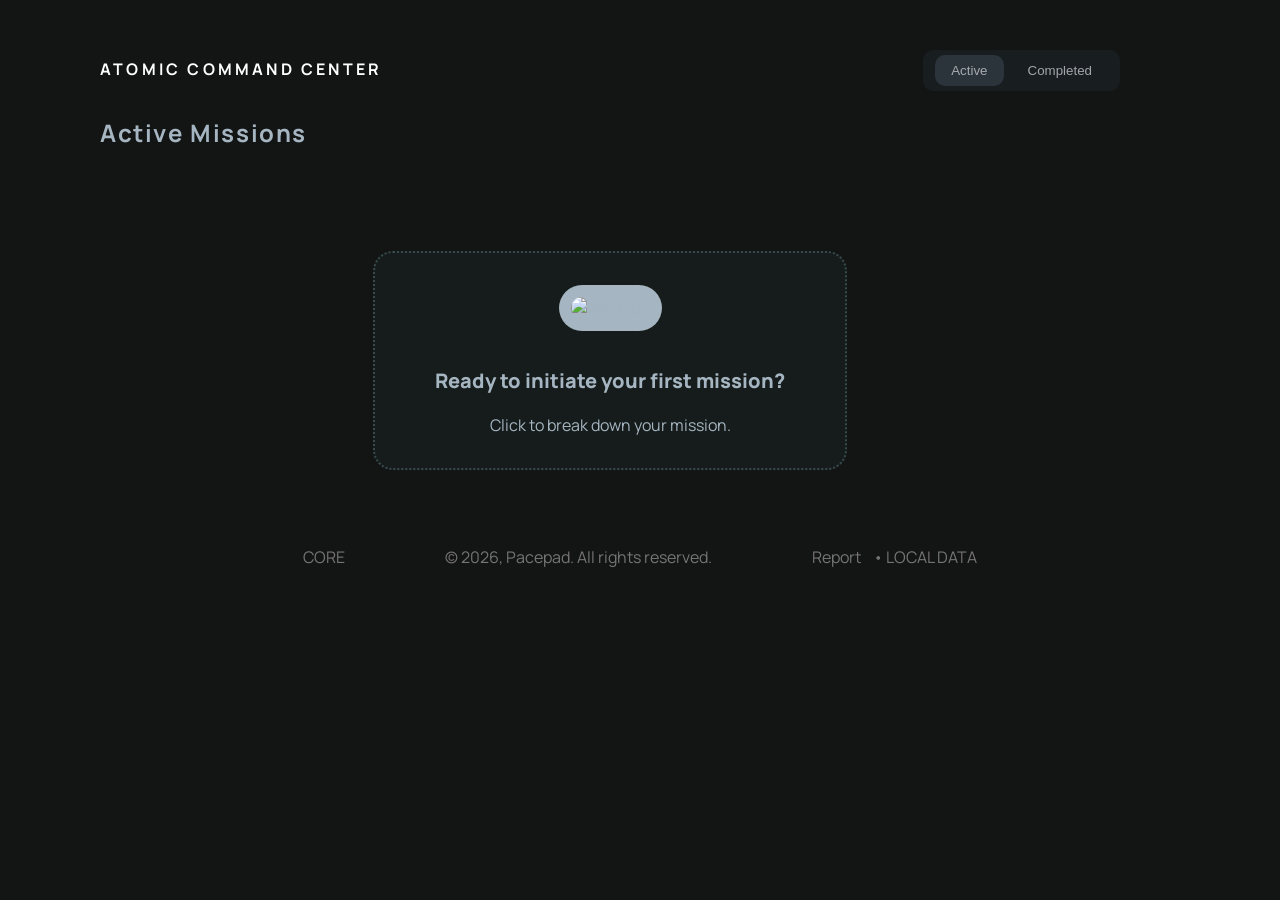
==== commit a82ad894: "feat: enhance mission and strategy pages with improved UI and functionality - Added autocomplete="of" ====
--- a/missions.html
+++ b/missions.html
@@ -54,7 +54,9 @@
           </div>
 
           <div class="flex-column" id="activeMissions">
-            <h2>Active Missions</h2>
+            <div class="flex-row justify-space-between align-baseline">
+              <h2>Active Missions</h2>
+            </div>
             <a
               href="startmission.html"
               class="flex-column empty-state"
@@ -138,7 +140,7 @@
     <template id="cardStepTemplate">
       <li class="flex-row card__list-item">
         <label class="flex-row task-label">
-          <input type="checkbox" class="task-check" />
+          <input type="checkbox" class="task-check" autocomplete="off" />
           <span class="task-text"></span>
         </label>
         <span class="list-item__time"></span>
--- a/styles.css
+++ b/styles.css
@@ -99,6 +99,7 @@
   width: 100%;
   height: 100vh;
   border-right: 1px solid #252323;
+  display: none;
 }
 
 .nav__logo img {
@@ -231,9 +232,12 @@
 }
 
 .indicator__text {
-  font-size: 14px;
+  font-size: 16px;
   font-weight: 700;
-  color: #9ccece;
+}
+
+.clear-all__button {
+  box-shadow: 0 0 2px 0 #c5dcdb84;
 }
 
 
@@ -261,14 +265,47 @@
 .timer__progress-bar {
   width: 100%;
   height: 4px;
+
+  background-color: #1a2628;
+  border-radius: 4px;
+}
+
+.progress-bar--fill {
+  width: 100%;
+  height: 100%;
   background-color: var(--color-tertiary);
   border-radius: 4px;
-}
-
-.progress-bar--fill {
-  width: 0%;
-  background-color: var(--color-neutral);
-  border-radius: 4px;
+
+}
+
+.quote__container {
+  background-image: linear-gradient(rgba(8, 113, 142, 0.233), rgba(27, 99, 127, 0.4)), url('./assets/quote-bg.svg');
+  background-size: cover;
+  background-repeat: repeat;
+  background-position: center right;
+  width: 100%;
+  margin-top: 140px;
+  border-radius: 10px;
+  padding: 20px;
+
+}
+
+
+.quote__content {
+  width: 100%;
+  max-width: 300px;
+  font-weight: 600;
+  margin: 20px;
+  text-shadow: 0 0 12px rgba(27, 114, 121, 0.6), 0 0 24px rgba(52, 172, 185, 0.385);
+}
+
+.quote-author {
+  font-size: 12px;
+  letter-spacing: 3px;
+  color: #8892b0;
+  align-self: end;
+  border-top: 1px solid #2c4d6776;
+  padding-top: 20px;
 }
 
 .mission-creator {
@@ -974,7 +1011,7 @@
 
 .action__button {
   background: none;
-  color: #c3d0d56a;
+  color: #c3d0d5a7;
   padding: 12px;
   max-width: fit-content;
 }
@@ -1025,11 +1062,7 @@
   font-weight: 500;
 }
 
-.strategy__container {
-  max-width: 1100px;
-  margin: 40px;
-  gap: 30px;
-}
+
 
 .strategy-card {
   align-items: center;
@@ -1260,31 +1293,47 @@
   gap: 12px;
 }
 
-
-
-
-
-
-
-
-
-
-
-
-
-
-
-
-
-
-
-
-
-
-
-
-
-
+.hamburger-btn {
+  background: none;
+  border: none;
+  cursor: pointer;
+  display: flex;
+  flex-direction: column;
+  gap: 6px;
+  /* Çizgiler arası mesafe */
+  padding: 10px;
+}
+
+.hamburger-btn span {
+  display: block;
+  width: 30px;
+  height: 3px;
+  background-color: #333;
+  /* Çizgi rengi */
+  border-radius: 2px;
+  transition: all 0.3s ease-in-out;
+}
+
+.hamburger-btn.active span {
+  background-color: #ff4757;
+  /* İkonun rengini kırmızıya veya marka rengine çekebilirsin */
+}
+
+
+
+
+
+
+
+.strategy__container {
+  display: flex;
+  flex-direction: column;
+  align-items: center;
+  justify-content: center;
+  max-width: 600px;
+  margin: 20px;
+  gap: 20px;
+}
 
 
 .hidden {
@@ -1295,4 +1344,11 @@
 
 @media all and (min-width: 640px) and (max-width: 1023.98px) {}
 
-@media all and (min-width: 1024px) {}+@media all and (min-width: 1024px) {
+  .strategy__container {
+    flex-direction: row;
+    max-width: 1100px;
+    margin: 40px;
+    gap: 30px;
+  }
+}
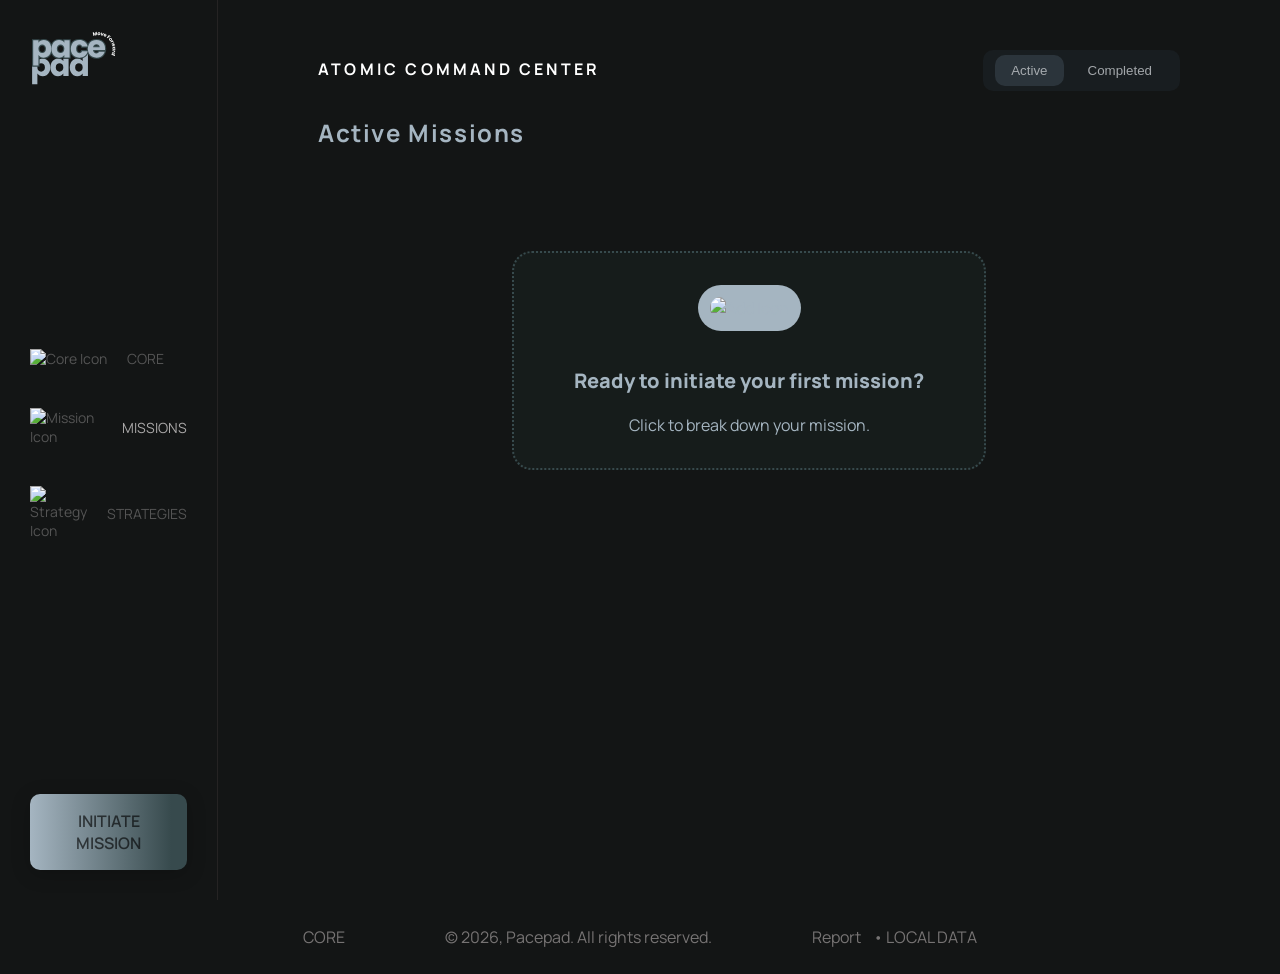
==== commit 20563cac: "feat: update UI components and improve accessibility across multiple pages" ====
--- a/missions.html
+++ b/missions.html
@@ -41,9 +41,9 @@
       <main class="flex-row main__container align-baseline">
         <div class="flex-column mission__container">
           <div class="flex-row justify-space-between align-baseline">
-            <h1 class="mission__title">ATOMIC COMMAND CENTER</h1>
+            <h1 class="missions__title">ATOMIC COMMAND CENTER</h1>
 
-            <div class="flex-row btn__group">
+            <div class="flex-row button__container">
               <button class="btn btn--tertiary btn--active" id="activeButton">
                 Active
               </button>
@@ -69,22 +69,19 @@
                   alt="Add Icon"
                 />
               </span>
-              <span class="box__title" id="emptyStateTitle"
+              <span class="empty-state__title" id="emptyStateTitle"
                 >Ready to initiate your first mission?</span
               >
-              <span class="box__text"
-                >Click to break down your mission.</span
-              ></a
+              <span>Click to break down your mission.</span></a
             >
           </div>
 
-          <div id="statusMessage" class="status-message hidden">
+          <div class="status-message hidden" id="statusMessage">
             Mission completed successfully!
           </div>
 
           <div class="hidden" id="completedMissions">
             <h2>Completed Missions</h2>
-            <div class="flex-column" id="completedMissionCard"></div>
           </div>
         </div>
       </main>
@@ -92,10 +89,10 @@
     <footer class="footer">
       <a href="index.html">CORE</a>
       <span>© 2026, Pacepad. All rights reserved.</span>
-      <span class="footer-right">
+      <div class="footer__info">
         <a href="mailto:busra.kuscu@code2career.eu">Report</a>
         <p>• LOCAL DATA</p>
-      </span>
+      </div>
     </footer>
     <template id="missionCardTemplate">
       <div class="flex-column mission-card" id="missionCard">
@@ -107,30 +104,37 @@
               </div>
             </div>
 
-            <div class="flex-column title-wrapper">
-              <h3 class="mission-title"></h3>
+            <div class="flex-column title-group">
+              <h3 class="mission-card__title"></h3>
               <span class="mission-card__type"></span>
             </div>
           </div>
-          <span class="focus-badge hidden">FOCUS</span>
+          <span class="focus__badge hidden">FOCUS</span>
           <div class="flex-row mission-card__status">
-            <div class="flex-column card__status">
+            <div class="flex-column status__card">
               <span class="status__label">TIME REMAINING</span>
               <span class="status__time"></span>
             </div>
-            <span class="chevron-icon">▼</span>
+            <span
+              class="mission-card__toggle-icon"
+              aria-label="Expand or collapse mission details"
+              >▼</span
+            >
           </div>
         </div>
-
         <div class="flex-column mission-card__body hidden">
           <ul class="flex-column mission-card__list"></ul>
           <div class="flex-row card__ctas">
-            <button class="btn action__button update__button">UPDATE</button>
-            <button class="btn action__button complete-all__button">
+            <button type="button" class="btn action__button update__button">
+              UPDATE
+            </button>
+            <button
+              type="button"
+              class="btn action__button complete-all__button"
+            >
               MARK ALL AS COMPLETE
             </button>
-
-            <button class="btn action__button remove-card__button">
+            <button type="button" class="btn action__button remove__button">
               REMOVE
             </button>
           </div>
@@ -139,9 +143,9 @@
     </template>
     <template id="cardStepTemplate">
       <li class="flex-row card__list-item">
-        <label class="flex-row task-label">
-          <input type="checkbox" class="task-check" autocomplete="off" />
-          <span class="task-text"></span>
+        <label class="flex-row list-item__label">
+          <input type="checkbox" class="list-item__checkbox" />
+          <span class="list-item__text"></span>
         </label>
         <span class="list-item__time"></span>
       </li>
--- a/styles.css
+++ b/styles.css
@@ -99,7 +99,6 @@
   width: 100%;
   height: 100vh;
   border-right: 1px solid #252323;
-  display: none;
 }
 
 .nav__logo img {
@@ -355,7 +354,7 @@
 }
 
 
-.mission__title {
+.missions__title {
   font-size: 16px;
   letter-spacing: 0.2rem;
 }
@@ -372,6 +371,7 @@
 }
 
 .form__legend {
+  width: 100%;
   margin-bottom: 20px;
   font-size: 12px;
   font-weight: 700;
@@ -389,7 +389,7 @@
 
 
 
-.input-field {
+.form-title__input {
   border: none;
   outline: none;
   font-size: 20px;
@@ -417,7 +417,7 @@
   color: #8b9a9a;
 }
 
-.toggle-btn {
+.toggle__button {
   display: inline-flex;
   align-items: center;
   width: 44px;
@@ -429,11 +429,11 @@
   padding: 0;
 }
 
-.toggle-btn--active {
+.toggle__button--active {
   background-color: #5a8782c9;
 }
 
-.toggle-slider {
+.toggle__slider {
   display: inline-block;
   width: 16px;
   height: 16px;
@@ -443,7 +443,7 @@
   transition: transform 0.4s ease;
 }
 
-.toggle-btn--active .toggle-slider {
+.toggle__button--active .toggle__slider {
   transform: translateX(24px);
 }
 
@@ -453,7 +453,7 @@
   font-weight: 800;
 }
 
-.mission-title {
+.mission-card__title {
   text-transform: uppercase;
   margin-right: 20px;
   flex: 1;
@@ -508,7 +508,7 @@
   color: #656E70;
 }
 
-.sr-only {
+.mission-types__input {
   position: absolute;
   width: 1px;
   height: 1px;
@@ -754,7 +754,7 @@
 }
 
 
-#focusList .mission-title {
+#focusList .mission-card__title {
   font-size: 14px;
 }
 
@@ -772,7 +772,7 @@
   width: 100%;
 }
 
-.focus-badge {
+.focus__badge {
   background-color: rgba(93, 155, 186, 0.707);
   color: white;
   font-size: 12px;
@@ -834,7 +834,7 @@
 }
 
 
-.title-wrapper {
+.title-group {
   margin-left: 32px;
   gap: 16px;
 }
@@ -856,7 +856,7 @@
   gap: 60px;
 }
 
-.card__status {
+.status__card {
   gap: 16px;
   align-items: flex-end;
 }
@@ -884,7 +884,7 @@
 
 
 
-.chevron-icon {
+.mission-card__toggle-icon {
   display: inline-block;
   transition: transform 0.3s ease;
 
@@ -947,7 +947,7 @@
 }
 
 
-.task-label {
+.list-item__label {
   gap: 16px;
   align-items: center;
 
@@ -955,7 +955,7 @@
 }
 
 
-.task-check {
+.list-item__checkbox {
   appearance: none;
   -webkit-appearance: none;
 
@@ -980,13 +980,13 @@
 
 
 /* Checkbox işaretlendiğinde kutu rengi */
-.task-check:checked {
+.list-item__checkbox:checked {
   background-color: #79949f;
   border-color: #79949f;
 }
 
 /* İşaretlendiğinde beliren TİK */
-.task-check:checked::after {
+.list-item__checkbox:checked::after {
   content: '';
   width: 4px;
   height: 9px;
@@ -1062,7 +1062,12 @@
   font-weight: 500;
 }
 
-
+.strategy__container {
+  display: flex;
+  max-width: 1100px;
+  margin: 40px;
+  gap: 30px;
+}
 
 .strategy-card {
   align-items: center;
@@ -1089,13 +1094,13 @@
   color: #e4e9ed;
 }
 
-.card-icon {
+.card__icon {
   padding: 10px;
   border: 1px solid #717c8457;
   border-radius: 50px;
 }
 
-.card-icon--active {
+.card__icon--active {
   background: radial-gradient(circle, rgba(118, 159, 157, 0.352) 0%, rgba(5, 5, 5, 0) 70%);
   box-shadow:
     0 0 20px 0 rgba(118, 159, 157, 0.5),
@@ -1113,7 +1118,7 @@
   line-height: 150%;
 }
 
-.card-badge {
+.card__badge {
   position: absolute;
   top: 0;
   left: 50%;
@@ -1130,13 +1135,13 @@
   color: #050505a4;
 }
 
-.card-status {
+.status__content {
   align-items: center;
   gap: 8px;
   transition: color 0.3s ease;
 }
 
-.status-dot {
+.status__dot {
   width: 12px;
   height: 12px;
   background-color: transparent;
@@ -1145,13 +1150,13 @@
   border-radius: 50%;
 }
 
-.status-dot--active {
+.status__dot--active {
   box-shadow: 0 0 10px 2px rgba(118, 159, 157, 0.6);
   border-color: #769f9d;
   background-color: #bed0cf;
 }
 
-.status-text {
+.status__text {
   font-size: 12px;
   font-weight: 700;
 }
@@ -1211,7 +1216,7 @@
   background-color: #48576367;
 }
 
-.btn__group {
+.button__container {
   gap: 8px;
   padding: 5px 12px;
   border-radius: 10px;
@@ -1253,7 +1258,7 @@
   border-radius: 24px;
 }
 
-.box__title {
+.empty-state__title {
   margin-top: 16px;
   font-size: 20px;
   font-weight: 800;
@@ -1287,54 +1292,12 @@
   color: #c9c3c38b;
 }
 
-.footer-right {
+.footer__info {
   display: flex;
   align-items: baseline;
   gap: 12px;
 }
 
-.hamburger-btn {
-  background: none;
-  border: none;
-  cursor: pointer;
-  display: flex;
-  flex-direction: column;
-  gap: 6px;
-  /* Çizgiler arası mesafe */
-  padding: 10px;
-}
-
-.hamburger-btn span {
-  display: block;
-  width: 30px;
-  height: 3px;
-  background-color: #333;
-  /* Çizgi rengi */
-  border-radius: 2px;
-  transition: all 0.3s ease-in-out;
-}
-
-.hamburger-btn.active span {
-  background-color: #ff4757;
-  /* İkonun rengini kırmızıya veya marka rengine çekebilirsin */
-}
-
-
-
-
-
-
-
-.strategy__container {
-  display: flex;
-  flex-direction: column;
-  align-items: center;
-  justify-content: center;
-  max-width: 600px;
-  margin: 20px;
-  gap: 20px;
-}
-
 
 .hidden {
   display: none;
@@ -1344,11 +1307,4 @@
 
 @media all and (min-width: 640px) and (max-width: 1023.98px) {}
 
-@media all and (min-width: 1024px) {
-  .strategy__container {
-    flex-direction: row;
-    max-width: 1100px;
-    margin: 40px;
-    gap: 30px;
-  }
-}+@media all and (min-width: 1024px) {}
